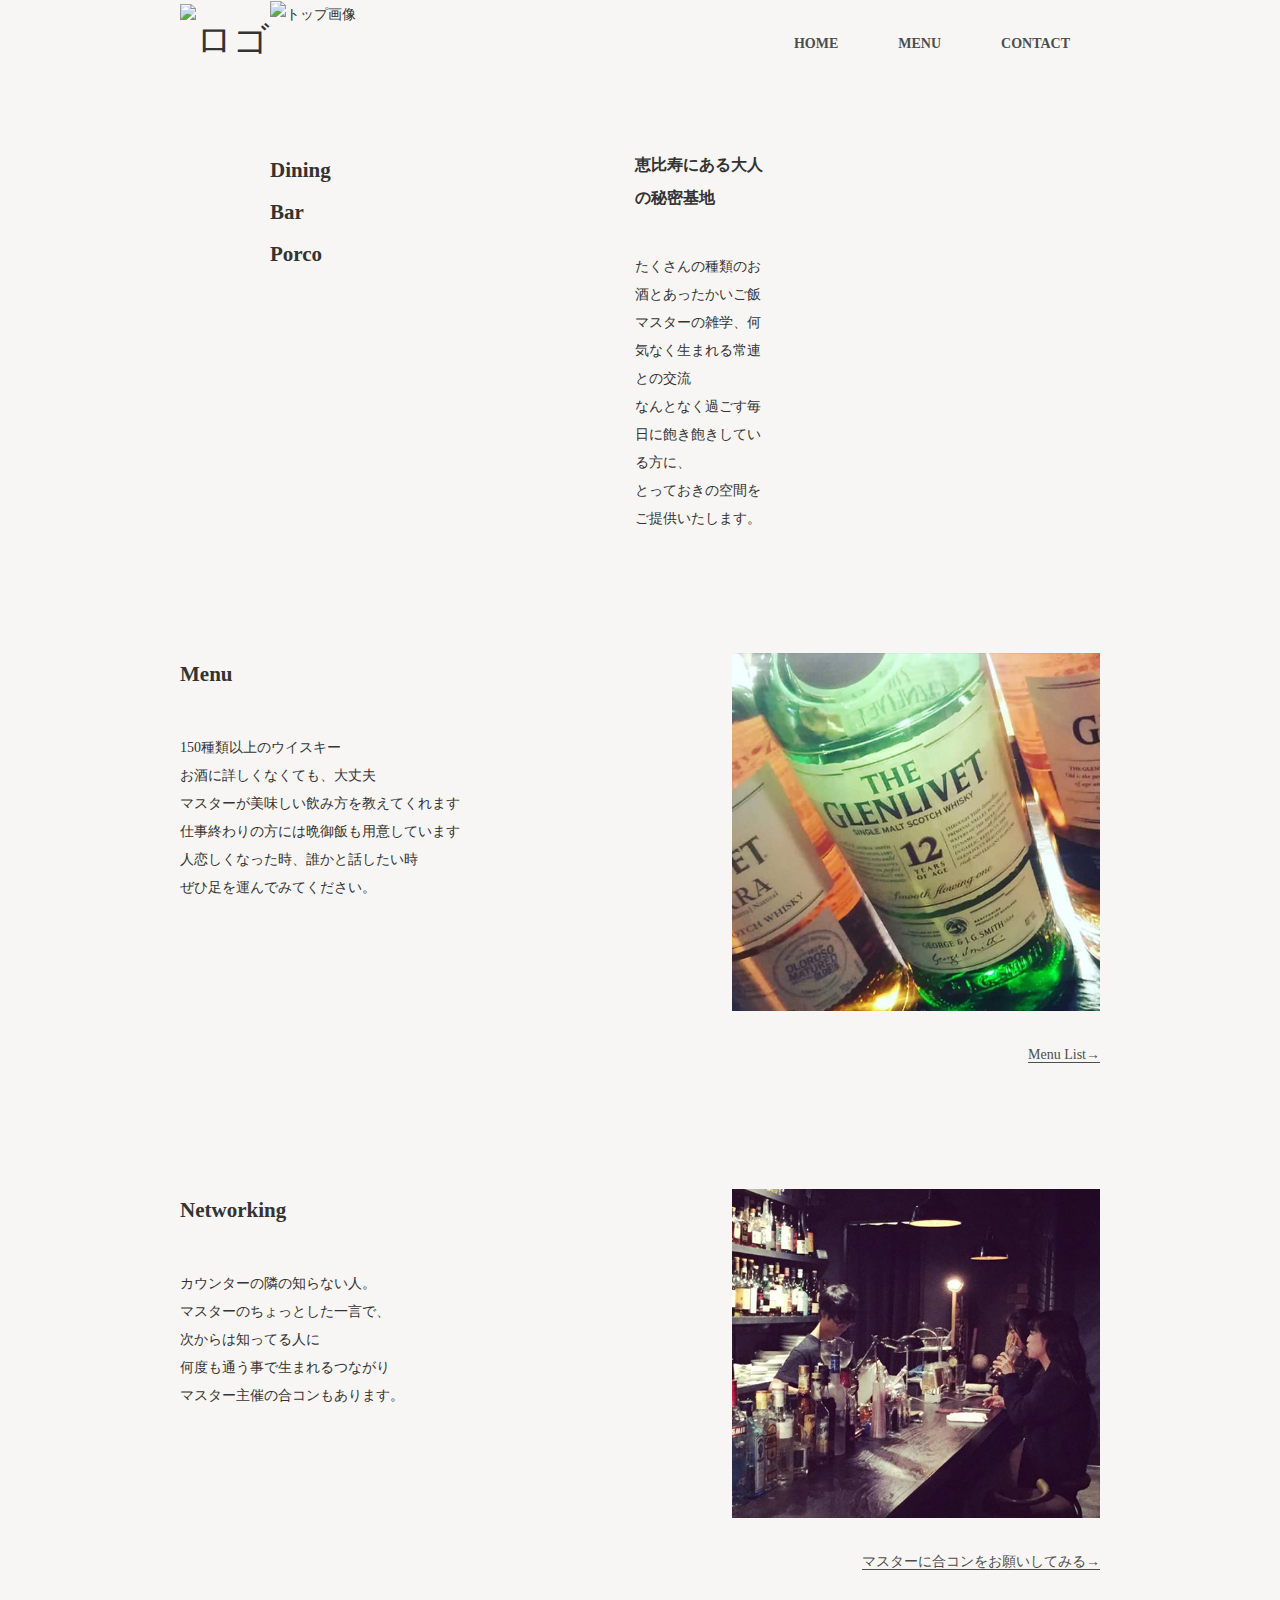
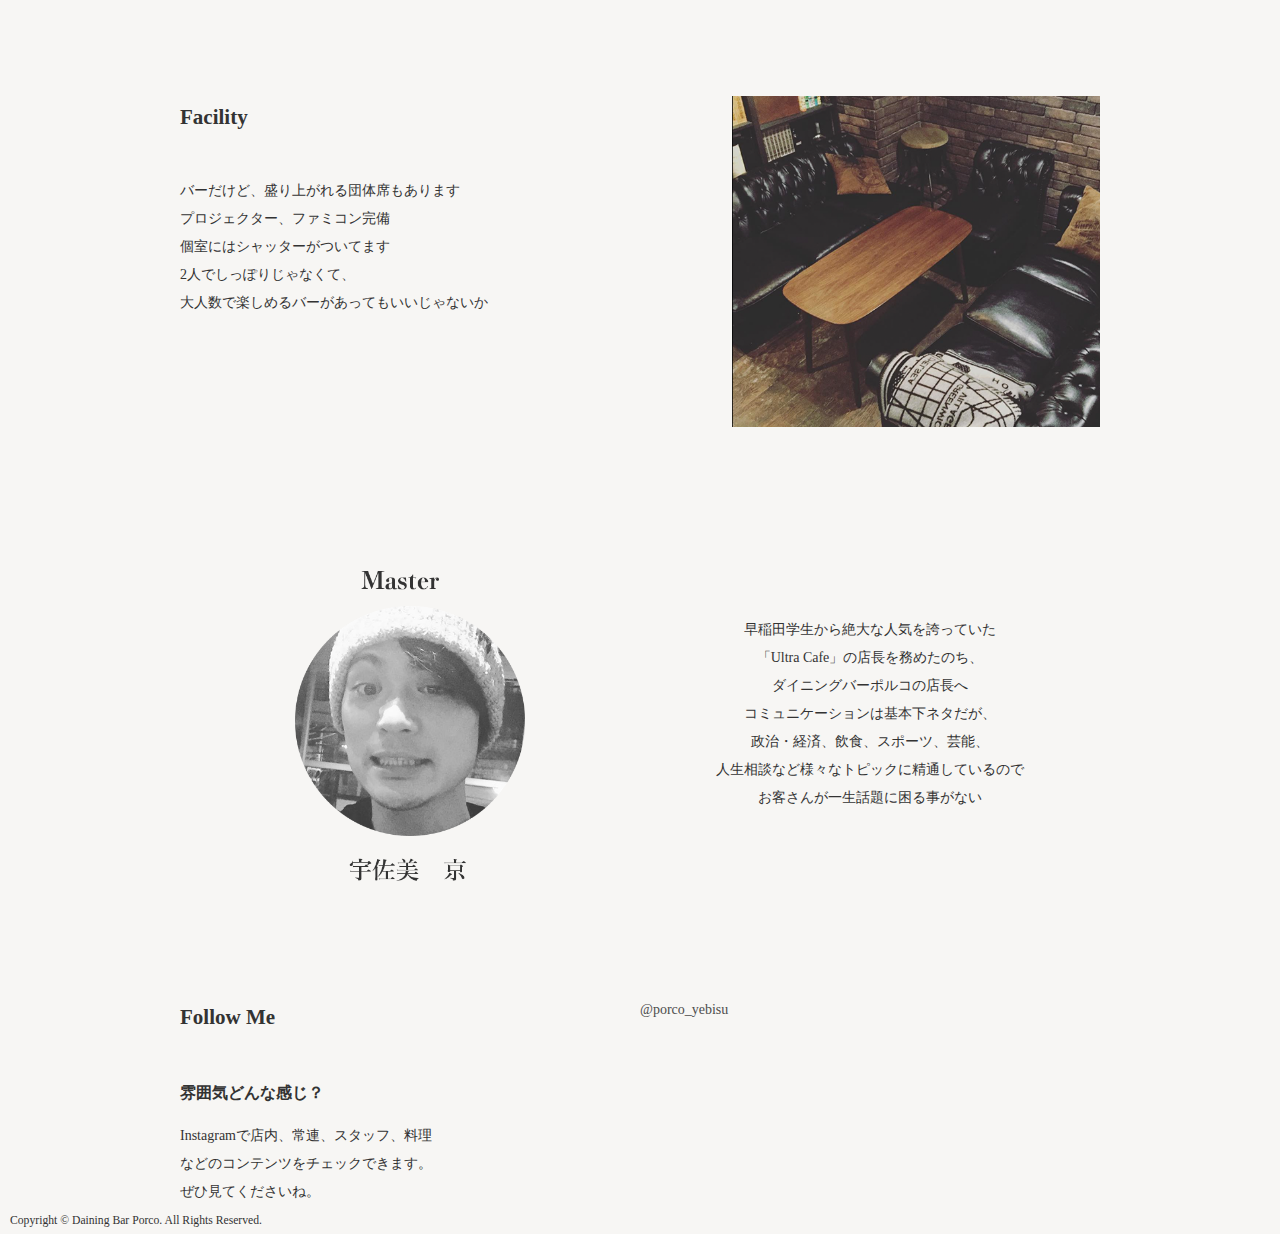
==== Porco/index.html @ 51fef600 "Add files via upload" ====
<!doctype html>
<html>
<head>
<meta charset="UTF-8">
<title>Porco</title>
<meta name="viewport" content="width=device-width,initial-scale=1.0">
<meta name="Description" content="">
<meta property="og:title" content="Porco">
<meta property="og:description" content="">
<meta property="og:type" content="Website">
<meta property="og:url" content="#">
<meta property="og:site_name" content="Porco">
<meta property="og:image" content="images/meta/og-image.png">
<meta name="format-detection" content="telephone=no">
<link rel="canonical" href="#">
<link rel="#" href="#">
<link rel="#" href="#">
<link rel="stylesheet" href="https://maxcdn.bootstrapcdn.com/font-awesome/4.7.0/css/font-awesome.min.css">
<link href="https://fonts.googleapis.com/css?family=Playfair+Display:400,400i" rel="stylesheet">    
<link href="https://fonts.googleapis.com/css?family=Roboto:300,400,500,700" rel="stylesheet">  
<link rel="stylesheet" href="../Porco/css/sanitize.css">
<link rel="stylesheet" href="../Porco/css/style.css">
<script src="https://ajax.googleapis.com/ajax/libs/jquery/1.11.3/jquery.min.js"></script>
<body>
</head>
	<div class="wrapper">
	<!--header-->
		<header>
		<div class="header inner">
			<div class="flex-header-menu">
				<div class="flex-header-logo">
					<img src="../Porco/images/Porcoロゴ.png" alt="ロゴ">
				</div>
<!--				<div class="flex-Hamburger">-->
				<div class="menu">
					<span class="menu__line menu__line--top"></span>
					<span class="menu__line menu__line--center"></span>
					<span class="menu__line menu__line--bottom"></span>
				</div>
<!--				</div>-->
			</div>
			<nav class="gnav">
				<div class="gnav__wrap">
				<ul class="gnav__menu">
					<li class="gnav__menu__item"><a href="">HOME</a></li>
					<li class="gnav__menu__item"><a href="">MENU</a></li>
					<li class="gnav__menu__item"><a href="">CONTACT</a></li>
					<li class="gnav__menu__item"><a href="tel:03-6277-0659"><span>Tel: 03-6277-0659</span></a></li>
				</ul>
				</div>
				<!--gnav-wrap-->
				<div class="header-list">
					<ul>
						<a href="#"><li>HOME</li></a>
						<a href="../Porco/menu.html"><li>MENU</li></a>
						<a href="#"><li>CONTACT</li></a>
					</ul>
				</div>
            </nav>
		</div>
		</header>
	<!--// header-->
	<!--introduction-->
		<div class="key-visual"><img src="../Porco/images/トップ画像.png" alt="トップ画像"></div>
		<div class="key-visual-SP"><img src="../Porco/images/top(SP).png" alt="トップ画像"></div>
		<div class="inner">
		<div class="flex-introduction">
			<div class="introduction-title">
				<h2>Dining Bar Porco</h2>
			</div>
			<div class="introduction-description">
				<h3>恵比寿にある大人の秘密基地</h3>
				<p>たくさんの種類のお酒とあったかいご飯<br>
				マスターの雑学、何気なく生まれる常連との交流<br>
				なんとなく過ごす毎日に飽き飽きしている方に、<br>
				とっておきの空間をご提供いたします。</p>
			</div>
		</div>
	<!--//introduction-->
	<!--point-->
		<div class="flex-point">
			<div class="point-description">
				<h2>Menu</h2>
				<p>150種類以上のウイスキー<br>
				お酒に詳しくなくても、大丈夫<br>
				マスターが美味しい飲み方を教えてくれます<br>
				仕事終わりの方には晩御飯も用意しています<br>
				人恋しくなった時、誰かと話したい時<br>
				ぜひ足を運んでみてください。</p>
			</div>
			<div class="point-picture">
				<img src="../Porco/images/Menu(SP).png" alt="ドリンクの写真">
			</div>
		</div>
		<div class="flex-transition-Menu">
			<p><a href="#">Menu List→</a></p>
		</div>
		<div class="flex-point">
			<div class="point-description">
				<h2>Networking</h2>
				<p>カウンターの隣の知らない人。<br>
				マスターのちょっとした一言で、<br>
				次からは知ってる人に<br>
				何度も通う事で生まれるつながり<br>
				マスター主催の合コンもあります。</p>
			</div>
			<div class="point-picture">
				<img src="../Porco/images/Network.png" alt="交流している様子">
			</div>
		</div>
		<div class="flex-transition-Contact">
			<p><a href="#">マスターに合コンをお願いしてみる→</a></p>
		</div>
		<div class="flex-point">
			<div class="point-description">
				<h2>Facility</h2>
				<p>バーだけど、盛り上がれる団体席もあります<br>
				プロジェクター、ファミコン完備<br>
				個室にはシャッターがついてます<br>
				2人でしっぽりじゃなくて、<br>
				大人数で楽しめるバーがあってもいいじゃないか</p>
			</div>
			<div class="point-picture">
				<img src="../Porco/images/Facility.png" alt="座席の様子">
			</div>
		</div>
	<!--//point-->
	<!--Master-->
		<div class="flex-Master">
			<div class="Master-picture">
				<img src="../Porco/images/usami.png" alt="宇佐美写真">
			</div>
			<div class="Master-description">
				<p>早稲田学生から絶大な人気を誇っていた<br>
				「Ultra Cafe」の店長を務めたのち、<br>
				ダイニングバーポルコの店長へ<br>
				コミュニケーションは基本下ネタだが、<br>
				政治・経済、飲食、スポーツ、芸能、<br>
				人生相談など様々なトピックに精通しているので<br>
				お客さんが一生話題に困る事がない</p>
			</div>
		</div>
	<!--//Master-->
	<!--SNS-->
		<div class="flex-SNS">
		<div class="SNS-description">
			<h2>Follow Me</h2>
			<h3>雰囲気どんな感じ？</h3>
			<p>Instagramで店内、常連、スタッフ、料理<br>
			などのコンテンツをチェックできます。<br>
			ぜひ見てくださいね。</p>
		</div>
		<!-- InstaWidget -->
		<div class="SNS-InstaWidget">
			<a href="https://instawidget.net/v/user/porco_yebisu" id="link-9700bbef8a7f24742782cd81bcb6c8e779bfccf18d59ee0bf449f133253e6011">@porco_yebisu</a>
			<script src="https://instawidget.net/js/instawidget.js?u=9700bbef8a7f24742782cd81bcb6c8e779bfccf18d59ee0bf449f133253e6011&width=300px"></script>
		</div>
		</div>
	<!--//SNS-->
	</div>
	<!--footer-->
	<small>Copyright &copy; Daining Bar Porco. All Rights Reserved.</small>
	<!--//footer-->
   

   </div>
   <script>
	$('.menu').on('click',function(){
    $('.menu__line').toggleClass('active');
    $('.gnav').fadeToggle();
	});
	</script>
</body>
</html>
---- Porco/css/sanitize.css ----
/*! sanitize.css v4.0.0 | CC0 License | github.com/10up/sanitize.css */

/* Display definitions
   ========================================================================== */

/**
 * Add the correct display in IE 9-.
 * 1. Add the correct display in Edge, IE, and Firefox.
 * 2. Add the correct display in IE.
 */

html, body,
h1, h2, h3, h4, h5, h6,
a, p, span,
em, small, strong,
sub, sup,
mark, del, ins, strike,
abbr, dfn,
blockquote, q, cite,
code, pre,
ol, ul, li, dl, dt, dd,
div, section, article,
main, aside, nav,
header, hgroup, footer,
img, figure, figcaption,
address, time,
audio, video,
canvas, iframe,
details, summary,
fieldset, form, label, legend,
table, caption,
tbody, tfoot, thead,
tr, th, td {
    margin: 0;
    padding: 0;
    border: 0;
}

article,
aside,
details, /* 1 */
figcaption,
figure,
footer,
header,
main, /* 2 */
menu,
nav,
section,
summary { /* 1 */
	display: block;
}

/**
 * Add the correct display in IE 9-.
 */

audio,
canvas,
progress,
video {
	display: inline-block;
}

/**
 * Add the correct display in iOS 4-7.
 */

audio:not([controls]) {
	display: none;
	height: 0;
}

/**
 * Add the correct display in IE 10-.
 * 1. Add the correct display in IE.
 */

template, /* 1 */
[hidden] {
	display: none;
}

/* Elements of HTML (https://www.w3.org/TR/html5/semantics.html)
   ========================================================================== */

/**
 * 1. Remove repeating backgrounds in all browsers (opinionated).
 * 2. Add box sizing inheritence in all browsers (opinionated).
 */

*,
::before,
::after {
	background-repeat: no-repeat; /* 1 */
	box-sizing: inherit; /* 2 */
}

/**
 * 1. Add text decoration inheritance in all browsers (opinionated).
 * 2. Add vertical alignment inheritence in all browsers (opinionated).
 */

::before,
::after {
	text-decoration: inherit; /* 1 */
	vertical-align: inherit; /* 2 */
}

/**
 * 1. Add border box sizing in all browsers (opinionated).
 * 2. Add the default cursor in all browsers (opinionated).
 * 3. Add a flattened line height in all browsers (opinionated).
 * 4. Prevent font size adjustments after orientation changes in IE and iOS.
 */

html {
	box-sizing: border-box; /* 1 */
	cursor: default; /* 2 */
	font-family: sans-serif; /* 3 */
	line-height: 1.5; /* 3 */
	-ms-text-size-adjust: 100%; /* 4 */
	-webkit-text-size-adjust: 100%; /* 5 */
}

/* Sections (https://www.w3.org/TR/html5/sections.html)
   ========================================================================== */

/**
 * Remove the margin in all browsers (opinionated).
 */

body {
	margin: 0;
}

/**
 * Correct the font sizes and margins on `h1` elements within
 * `section` and `article` contexts in Chrome, Firefox, and Safari.
 */

h1 {
	font-size: 2em;
	margin: .67em 0;
}

/* Grouping content (https://www.w3.org/TR/html5/grouping-content.html)
   ========================================================================== */

/**
 * 1. Correct font sizing inheritance and scaling in all browsers.
 * 2. Correct the odd `em` font sizing in all browsers.
 */

code,
kbd,
pre,
samp {
	font-family: monospace, monospace; /* 1 */
	font-size: 1em; /* 2 */
}

/**
 * 1. Correct the height in Firefox.
 * 2. Add visible overflow in Edge and IE.
 */

hr {
	height: 0; /* 1 */
	overflow: visible; /* 2 */
}

/**
 * Remove the list style on navigation lists in all browsers (opinionated).
 */

nav ol,
nav ul {
	list-style: none;
}

/* Text-level semantics
   ========================================================================== */

/**
 * 1. Add a bordered underline effect in all browsers.
 * 2. Remove text decoration in Firefox 40+.
 */

abbr[title] {
	border-bottom: 1px dotted; /* 1 */
	text-decoration: none; /* 2 */
}

/**
 * Prevent the duplicate application of `bolder` by the next rule in Safari 6.
 */

b,
strong {
	font-weight: inherit;
}

/**
 * Add the correct font weight in Chrome, Edge, and Safari.
 */

b,
strong {
	font-weight: bolder;
}

/**
 * Add the correct font style in Android 4.3-.
 */

dfn {
	font-style: italic;
}

/**
 * Add the correct colors in IE 9-.
 */

mark {
	background-color: #ffff00;
	color: #000000;
}

/**
 * Add the correct vertical alignment in Chrome, Firefox, and Opera.
 */

progress {
	vertical-align: baseline;
}

/**
 * Correct the font size in all browsers.
 */

small {
	font-size: 83.3333%;
}

/**
 * Change the positioning on superscript and subscript elements
 * in all browsers (opinionated).
 * 1. Correct the font size in all browsers.
 */

sub,
sup {
	font-size: 83.3333%; /* 1 */
	line-height: 0;
	position: relative;
	vertical-align: baseline;
}

sub {
	bottom: -.25em;
}

sup {
	top: -.5em;
}

/*
 * Remove the text shadow on text selections (opinionated).
 * 1. Restore the coloring undone by defining the text shadow (opinionated).
 */

::-moz-selection {
	background-color: #b3d4fc; /* 1 */
	color: #000000; /* 1 */
	text-shadow: none;
}

::selection {
	background-color: #b3d4fc; /* 1 */
	color: #000000; /* 1 */
	text-shadow: none;
}

/* Embedded content (https://www.w3.org/TR/html5/embedded-content-0.html)
   ========================================================================== */

/*
 * Change the alignment on media elements in all browers (opinionated).
 */

audio,
canvas,
iframe,
img,
svg,
video {
	vertical-align: middle;
}

/**
 * Remove the border on images inside links in IE 10-.
 */

img {
	border-style: none;
}

/**
 * Change the fill color to match the text color in all browsers (opinionated).
 */

svg {
	fill: currentColor;
}

/**
 * Hide the overflow in IE.
 */

svg:not(:root) {
	overflow: hidden;
}

/* Links (https://www.w3.org/TR/html5/links.html#links)
   ========================================================================== */

/**
 * 1. Remove the gray background on active links in IE 10.
 * 2. Remove the gaps in underlines in iOS 8+ and Safari 8+.
 */

a {
	background-color: transparent; /* 1 */
	-webkit-text-decoration-skip: objects; /* 2 */
}

/**
 * Remove the outline when hovering in all browsers (opinionated.
 */

:hover {
	outline-width: 0;
}

/* Tabular data (https://www.w3.org/TR/html5/tabular-data.html)
   ========================================================================== */

/*
 * Remove border spacing in all browsers (opinionated).
 */

table {
	border-collapse: collapse;
	border-spacing: 0;
}

/* transform-style:  (https://www.w3.org/TR/html5/forms.html)
   ========================================================================== */

/**
 * 1. Remove the default styling in all browsers (opinionated).
 * 3. Remove the margin in Firefox and Safari.
 */

button,
input,
select,
textarea {
	background-color: transparent; /* 1 */
	border-style: none; /* 1 */
	color: inherit; /* 1 */
	font-size: 1em; /* 1 */
	margin: 0; /* 3 */
}

/**
 * Correct the overflow in IE.
 * 1. Correct the overflow in Edge.
 */

button,
input { /* 1 */
	overflow: visible;
}

/**
 * Remove the inheritance in Edge, Firefox, and IE.
 * 1. Remove the inheritance in Firefox.
 */

button,
select { /* 1 */
	text-transform: none;
}

/**
 * 1. Prevent the WebKit bug where (2) destroys native `audio` and `video`
 *    controls in Android 4.
 * 2. Correct the inability to style clickable types in iOS and Safari.
 */

button,
html [type="button"], /* 1 */
[type="reset"],
[type="submit"] {
	-webkit-appearance: button; /* 2 */
}

/**
 * Remove the inner border and padding in Firefox.
 */

::-moz-focus-inner {
	border-style: none;
	padding: 0;
}

/**
 * Correct the focus styles unset by the previous rule.
 */

:-moz-focusring {
	outline: 1px dotted ButtonText;
}

/**
 * Correct the border, margin, and padding in all browsers.
 */

fieldset {
	border: 1px solid #c0c0c0;
	margin: 0 2px;
	padding: .35em .625em .75em;
}

/**
 * 1. Correct the text wrapping in Edge and IE.
 * 2. Remove the padding so developers are not caught out when they zero out
 *    `fieldset` elements in all browsers.
 */

legend {
	display: table; /* 1 */
	max-width: 100%; /* 1 */
	padding: 0; /* 2 */
	white-space: normal; /* 1 */
}

/**
 * 1. Remove the vertical scrollbar in IE.
 * 2. Change the resize direction on textareas in all browsers (opinionated).
 */

textarea {
	overflow: auto; /* 1 */
	resize: vertical; /* 2 */
}

/**
 * Remove the padding in IE 10-.
 */

[type="checkbox"],
[type="radio"] {
	padding: 0;
}

/**
 * Correct the cursor style on increment and decrement buttons in Chrome.
 */

::-webkit-inner-spin-button,
::-webkit-outer-spin-button {
	height: auto;
}

/**
 * 1. Correct the odd appearance in Chrome and Safari.
 * 2. Correct the outline style in Safari.
 */

[type="search"] {
	-webkit-appearance: textfield; /* 1 */
	outline-offset: -2px; /* 2 */
}

/**
 * Remove the inner padding and cancel buttons in Chrome and Safari for OS X.
 */

::-webkit-search-cancel-button,
::-webkit-search-decoration {
	-webkit-appearance: none;
}

/**
 * Correct the text style on placeholders in Chrome, Edge, and Safari.
 */

::-webkit-input-placeholder {
	color: inherit;
	opacity: .54;
}

/**
 * 1. Correct the inability to style clickable types in iOS and Safari.
 * 2. Change font properties to `inherit` in Safari.
 */

::-webkit-file-upload-button {
	-webkit-appearance: button; /* 1 */
	font: inherit; /* 2 */
}

/* WAI-ARIA (https://www.w3.org/TR/html5/dom.html#wai-aria)
   ========================================================================== */

/**
 * Change the cursor on busy elements (opinionated).
 */

[aria-busy="true"] {
	cursor: progress;
}

/*
 * Change the cursor on control elements (opinionated).
 */

[aria-controls] {
	cursor: pointer;
}

/*
 * Change the cursor on disabled, not-editable, or otherwise
 * inoperable elements (opinionated).
 */

[aria-disabled] {
	cursor: default;
}

/* User interaction (https://www.w3.org/TR/html5/editing.html)
   ========================================================================== */

/*
 * Remove the tapping delay on clickable elements (opinionated).
 * 1. Remove the tapping delay in IE 10.
 */

a,
area,
button,
input,
label,
select,
textarea,
[tabindex] {
	-ms-touch-action: manipulation; /* 1 */
	touch-action: manipulation;
}

/*
 * Change the display on visually hidden accessible elements (opinionated).
 */

[hidden][aria-hidden="false"] {
	clip: rect(0, 0, 0, 0);
	display: inherit;
	position: absolute;
}

[hidden][aria-hidden="false"]:focus {
	clip: auto;
}
---- Porco/css/style.css ----
@charset "UTF-8";
/* CSS Document */
body{
    font-size:14px;
    line-height: 2.0;
    color:#333333;
	background-color:#f7f6f4;
    font-family:"游明朝", "YuMincho", serif;
    -webkit-text-size-adjust: 100%;
}
/*--------------------------------------
base setting
--------------------------------------*/
a{
	color: #4d4d4d;
	text-decoration: none;
	outline: none;
}
a:hover {
    color: #B2C769;
}
img{
	max-width: 100%;
	height:auto;
}
input{
	-webkit-appearance:none;
	appearance:none;
	border-radius: 0;
}

/*--------------------------------------
utility class
--------------------------------------*/
.text-center{
	text-align: center;
}
.wrapper{
	position: relative;
	width: 100%;
	margin:0 auto;
	padding:0 10px;
}
.inner{
	max-width: 920px;
	margin: 0 auto;
}
/*--------------------------------------
header class
--------------------------------------*/
.flex-header-logo {
  float: left;
  font-size: 36px;
}
ul{
	list-style: none;
}
.header-list {
  float: right;
}

.header-list li {
  float: left;
  padding: 0px 30px;
  margin-top:30px; 
  font-weight:bolder;
}
.gnav__menu{
	display: none;
}

/*--------------------------------------
introduction
--------------------------------------*/
.key-visual{
  max-width: 80%;
  margin: 0 auto;
}
.key-visual-SP{
	display:none;
}
.key-visual-menu{
  max-width: 80%;
  margin: 0 auto;
}
.key-visual-menu-SP{
	display:none;
}
.flex-introduction{
  display: -webkit-box;
  display: -ms-flexbox;
  display: flex;
}
.introduction-title{
	padding-top: 120px;
}
.introduction-description{
	padding: 120px 0 0 300px;
}
.introduction-description h3{
	padding-bottom: 39px;
}
/*--------------------------------------
point
--------------------------------------*/
.flex-point{
  display: -webkit-box;
  display: -ms-flexbox;
  display: flex;
  padding: 120px 0 30px 0;
}
.point-description{
	width:50%;
}
.point-description h2{
	padding-bottom: 39px;
}

.point-picture{
	width:50%;
}
.point-picture img{
	width:80%;
	height: auto;
	margin-left: 20%;
}
.flex-transition-Menu{
	-webkit-box-pack: end;
    -ms-flex-pack: end;
	display: flex;
    justify-content: flex-end;
}
.flex-transition-Menu p a{
	border-bottom: solid 1px;
}
.flex-transition-Contact{
	-webkit-box-pack: end;
    -ms-flex-pack: end;
	display: flex;
    justify-content: flex-end;
}
.flex-transition-Contact p a{
	border-bottom: solid 1px;
}

/*--------------------------------------
Master
--------------------------------------*/
.flex-Master{
  display: -webkit-box;
  display: -ms-flexbox;
  display: flex;
  padding-top: 114.5px;
}
.Master-picture{
  width:50%;
}
.Master-picture img{
  width:50%;
  margin-left: 25%;
}
.Master-description{
  width:50%;
  text-align: center;
  padding-top: 45px;
}
/*--------------------------------------
SNS
--------------------------------------*/
.flex-SNS{
  display: -webkit-box;
  display: -ms-flexbox;
  display: flex;
  padding-top: 114.5px;
}
.SNS-description{
	width:50%;
}
.SNS-description h2{
	padding-bottom: 39px;
}
.SNS-description h3{
	padding-bottom: 13px;
}
.SNS-InstaWidget{
	width:50%;
}
.SNS-InstaWidget a{
	width:50%;
	height: auto;
}
/*--------------------------------------
Menu
--------------------------------------*/
.btn-flat-border {
  display: inline-block;
  width: 100%;
  text-decoration: none;
  color: #21201f;
  border: solid 2px #21201f;
  border-radius: 3px;
  transition: .4s;
  text-align: center;
  padding: 10px 0;
}
.btn-flat-border:hover {
  background: #21201f;
  color: white;
}
.flex-button{
/*
  display: -webkit-box;
  display: -ms-flexbox;
  display: flex;
  justify-content: center;
*/
  max-width: 477px;
  width: 100%;
  margin: 0 auto;
  padding-bottom: 90px;
}
/*--------------------------------------
Contact
--------------------------------------*/
.key-visual-Contact{
  max-width: 80%;
  margin: 0 auto;
}
.key-visual-Contact-sp{
  display:none;
    }
.flex-information{
  display: -webkit-box;
  display: -ms-flexbox;
  display: flex;
}
.information-title{
	padding-top: 290px;
}
.information-title .subtitle-information span{
	border-bottom: solid 1px;
	padding-bottom: 5px;
	font-weight: bolder;
	margin-bottom: 16px;
}

.information-description{
	padding: 120px 0 0 300px;
}
.information-description dd{
	margin-bottom: 40px;
} 
.information-description dt{
	font-weight: bolder;
} 
.flex-Map{
  display: -webkit-box;
  display: -ms-flexbox;
  display: flex;
  justify-content: center;
  padding:30px 0 90px 0;
}

@media screen and (max-width : 375px ){
	/*--------------------------------------
	header class
	--------------------------------------*/
	.header-list{
		display: none;
	}
	.flex-header-menu {
		position: relative;
		z-index: 2;
	}
	.flex-header-logo {
		float: none;
		width:17%
    }
	.flex-Hamburger{
		display: flex;
		margin-left: auto;
	}
	.menu {
		height: 20px;
		position: absolute;
		right: 20px;
		top: 50%;
		width: 30px;
		transform: translateY(-50%)
	}
	.menu__line{
		background: #333;
		display: block;
		height: 2px;
		position: absolute;
		transition:transform .3s;
		width: 100%;
	}
	.menu__line--center{
		top: 9px;
	}
	.menu__line--bottom{
		bottom: 0;
		}
	.menu__line--top.active{
		top: 8px;
		transform: rotate(45deg);
		background: #333;
	}
	.menu__line--center.active{
		transform:scaleX(0);
	}
	.menu__line--bottom.active{
		bottom: 10px;
		transform: rotate(135deg);
		background: #333;
}
	.gnav{
    background: #f7f6f4;
    display: none;
    height: 100%;
    position: fixed;
    width: 100%;
    z-index: 1;
	top:0;
}
.gnav__wrap{
    align-items:center;
    display: flex;
    height: 100%;
    text-align: left;
    position: absolute;
    width: 100%;
}
.gnav__menu__item{
    margin: 40px 0;
}
.gnav__menu__item a{
    color: #333;
    font-size: 2em;
    font-weight: normal;
    padding: 40px, 10px;
    text-decoration: none;
    transition: .5s;
}
.gnav__menu__item span{
    border-bottom: solid 1px;
	padding-bottom: 5px;
	margin-bottom: 16px;
}
.gnav__menu__item a:hover{
    color: #666;
}
.gnav__menu{
	display: inline;
}
	/*--------------------------------------
	introduction
	--------------------------------------*/
	.key-visual{
	display:none;
    } 
	.key-visual-SP{
	display:block;
    } 
	.flex-introduction{
		display: block;
		padding-bottom:0px;
	}
	.introduction-title{
	padding-top: 60px;
	}
	.introduction-description{
		padding: 30px 0 ;
	}
	.introduction-description h3{
		padding-bottom: 39px;
	}
	/*--------------------------------------
	3point
	--------------------------------------*/
	.flex-point{
		display:block;
	}
	.point-description{
		width:100%;
	}
	.point-picture{
		width:100%;
	}
	.point-description{
		padding-bottom: 25px;
	}
	/*--------------------------------------
	Master
	--------------------------------------*/
	.flex-Master{
		display:block;
	}
	.Master-picture{
		width:100%;
	}
	.Master-description{
		width:100%;
	}
	/*--------------------------------------
	SNS
	--------------------------------------*/
	.flex-SNS{
		display:block;
	}
	.SNS-description{
		width:100%;
		text-align: center;
		padding-bottom: 34px;
	}
	.SNS-InstaWidget{
		width:100%;
		text-align: center;
		padding-bottom: 81px;
	}
	
	/*--------------------------------------
	Menu
	--------------------------------------*/
	.key-visual-menu{
	display:none;
    }
	.key-visual-menu-SP{
	display:block;
    }
/*
	.btn-flat-border {
	  display: inline-block;
	  text-decoration: none;
	  color: #21201f;
	  border: solid 2px #21201f;
	  border-radius: 3px;
	  transition: .4s;
	  text-align: center;
	  padding: 10px 200px;
	}
*/
/*
	.btn-flat-border:hover {
	  background: #21201f;
	  color: white;
	}
*/
/*
	.flex-button{
	  display: -webkit-box;
	  display: -ms-flexbox;
	  display: flex;
	  justify-content: center;
	  padding-bottom: 90px;
    }
*/
	/*--------------------------------------
	Contact
	--------------------------------------*/
	.key-visual-Contact{
		display:none;
    }
	.key-visual-Contact-sp{
		display:block;
    }
	.flex-information{
		display:block;
	}
	.information-title{
		padding-top: 45px;
		padding-bottom: 35px;
}
	.information-description{
	padding: 0;
}
}
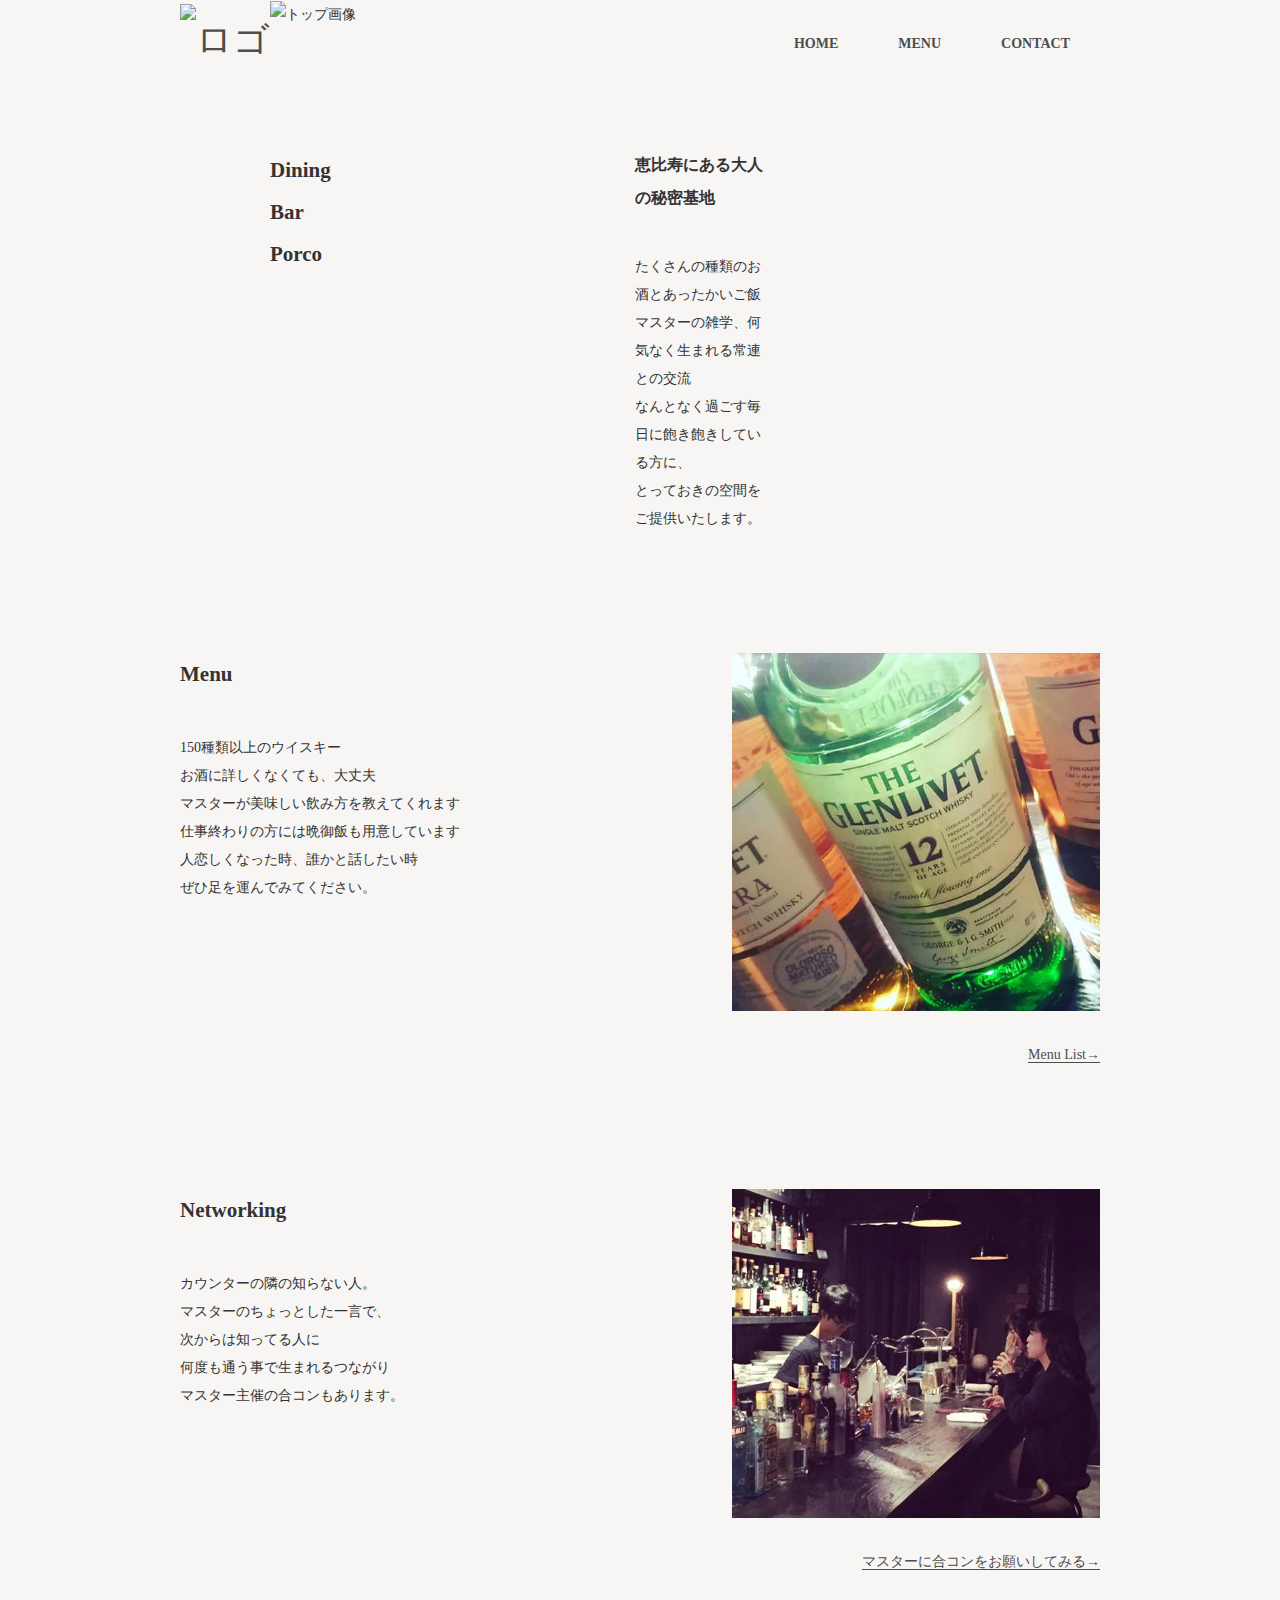
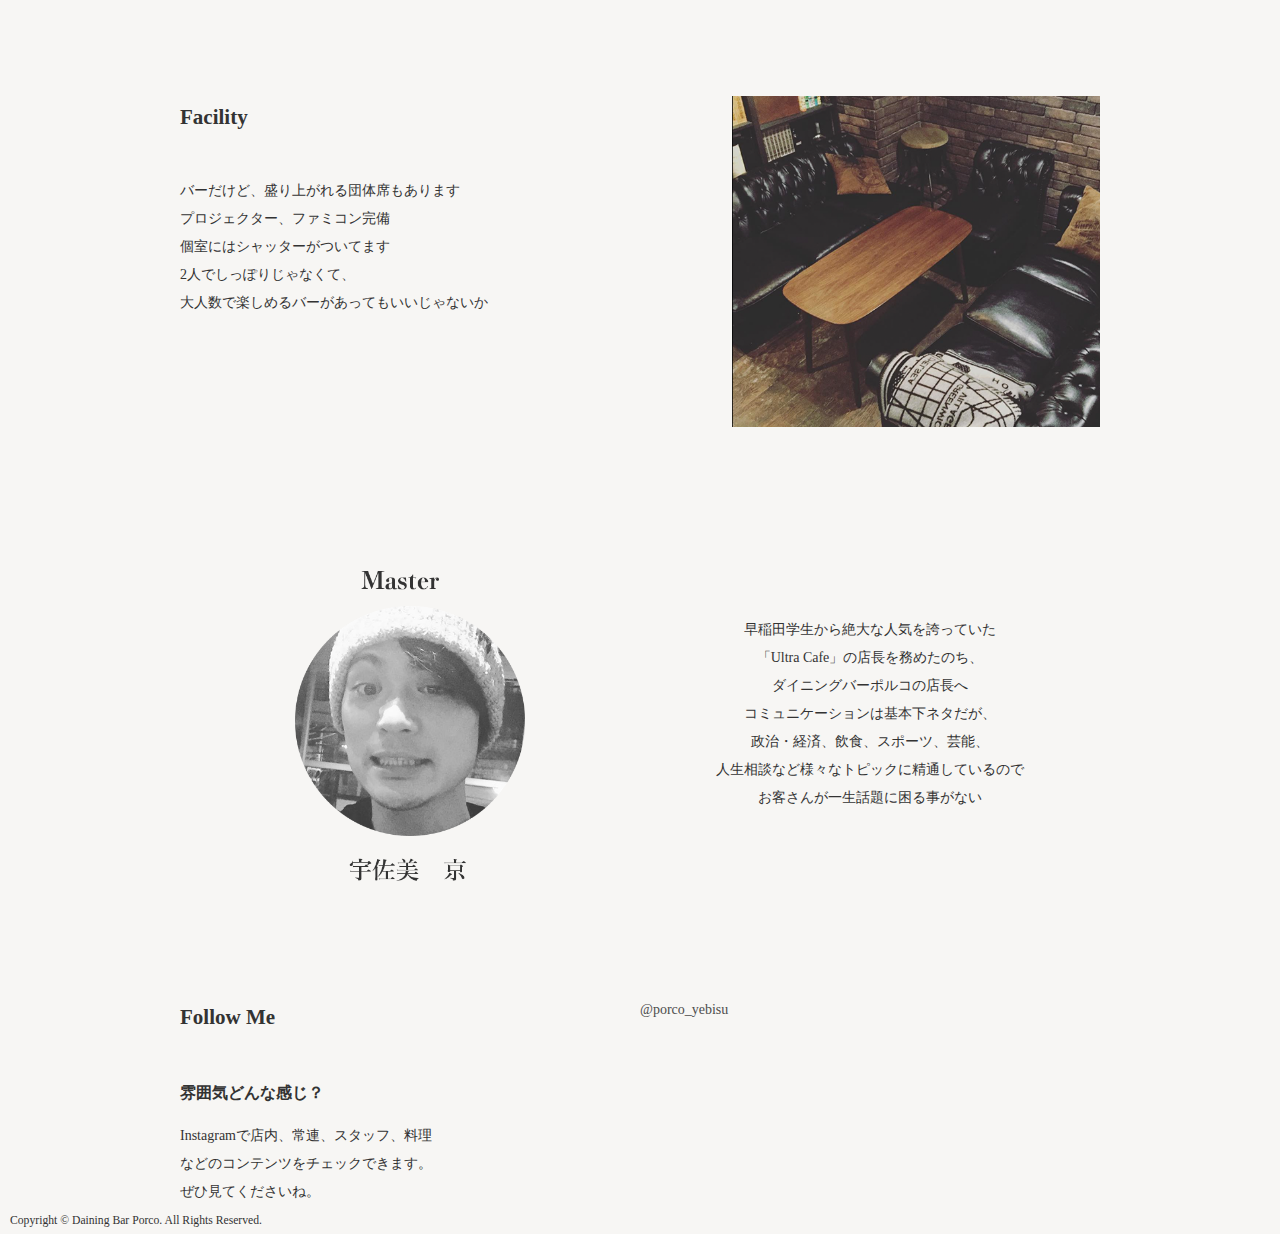
==== commit be9ba7ea: "Update index.html" ====
--- a/Porco/index.html
+++ b/Porco/index.html
@@ -29,7 +29,9 @@
 		<div class="header inner">
 			<div class="flex-header-menu">
 				<div class="flex-header-logo">
-					<img src="../Porco/images/Porcoロゴ.png" alt="ロゴ">
+                    <a href="https://hiroki1i16.github.io/diningbarporco/Porco/index.html">
+    					<img src="images/Porcoロゴ.png" alt="ロゴ">
+                    </a>
 				</div>
 <!--				<div class="flex-Hamburger">-->
 				<div class="menu">
@@ -42,18 +44,18 @@
 			<nav class="gnav">
 				<div class="gnav__wrap">
 				<ul class="gnav__menu">
-					<li class="gnav__menu__item"><a href="">HOME</a></li>
-					<li class="gnav__menu__item"><a href="">MENU</a></li>
-					<li class="gnav__menu__item"><a href="">CONTACT</a></li>
+					<li class="gnav__menu__item"><a href="https://hiroki1i16.github.io/diningbarporco/Porco/index.html">HOME</a></li>
+					<li class="gnav__menu__item"><a href="https://hiroki1i16.github.io/diningbarporco/Porco/menu.html">MENU</a></li>
+					<li class="gnav__menu__item"><a href="https://hiroki1i16.github.io/diningbarporco/Porco/contact.html">CONTACT</a></li>
 					<li class="gnav__menu__item"><a href="tel:03-6277-0659"><span>Tel: 03-6277-0659</span></a></li>
 				</ul>
 				</div>
 				<!--gnav-wrap-->
 				<div class="header-list">
 					<ul>
-						<a href="#"><li>HOME</li></a>
-						<a href="../Porco/menu.html"><li>MENU</li></a>
-						<a href="#"><li>CONTACT</li></a>
+						<a href="https://hiroki1i16.github.io/diningbarporco/Porco/index.html"><li>HOME</li></a>
+						<a href="https://hiroki1i16.github.io/diningbarporco/Porco/menu.html"><li>MENU</li></a>
+						<a href="https://hiroki1i16.github.io/diningbarporco/Porco/contact.html"><li>CONTACT</li></a>
 					</ul>
 				</div>
             </nav>
@@ -61,8 +63,8 @@
 		</header>
 	<!--// header-->
 	<!--introduction-->
-		<div class="key-visual"><img src="../Porco/images/トップ画像.png" alt="トップ画像"></div>
-		<div class="key-visual-SP"><img src="../Porco/images/top(SP).png" alt="トップ画像"></div>
+		<div class="key-visual"><img src="images/トップ画像.png" alt="トップ画像"></div>
+		<div class="key-visual-SP"><img src="images/top(SP).png" alt="トップ画像"></div>
 		<div class="inner">
 		<div class="flex-introduction">
 			<div class="introduction-title">
@@ -89,11 +91,11 @@
 				ぜひ足を運んでみてください。</p>
 			</div>
 			<div class="point-picture">
-				<img src="../Porco/images/Menu(SP).png" alt="ドリンクの写真">
+				<img src="images/Menu(SP).png" alt="ドリンクの写真">
 			</div>
 		</div>
 		<div class="flex-transition-Menu">
-			<p><a href="#">Menu List→</a></p>
+			<p><a href="https://hiroki1i16.github.io/diningbarporco/Porco/menu.html">Menu List→</a></p>
 		</div>
 		<div class="flex-point">
 			<div class="point-description">
@@ -105,11 +107,11 @@
 				マスター主催の合コンもあります。</p>
 			</div>
 			<div class="point-picture">
-				<img src="../Porco/images/Network.png" alt="交流している様子">
+				<img src="images/Network.png" alt="交流している様子">
 			</div>
 		</div>
 		<div class="flex-transition-Contact">
-			<p><a href="#">マスターに合コンをお願いしてみる→</a></p>
+			<p><a href="https://hiroki1i16.github.io/diningbarporco/Porco/contact.html">マスターに合コンをお願いしてみる→</a></p>
 		</div>
 		<div class="flex-point">
 			<div class="point-description">
@@ -121,14 +123,14 @@
 				大人数で楽しめるバーがあってもいいじゃないか</p>
 			</div>
 			<div class="point-picture">
-				<img src="../Porco/images/Facility.png" alt="座席の様子">
+				<img src="images/Facility.png" alt="座席の様子">
 			</div>
 		</div>
 	<!--//point-->
 	<!--Master-->
 		<div class="flex-Master">
 			<div class="Master-picture">
-				<img src="../Porco/images/usami.png" alt="宇佐美写真">
+				<img src="images/usami.png" alt="宇佐美写真">
 			</div>
 			<div class="Master-description">
 				<p>早稲田学生から絶大な人気を誇っていた<br>
